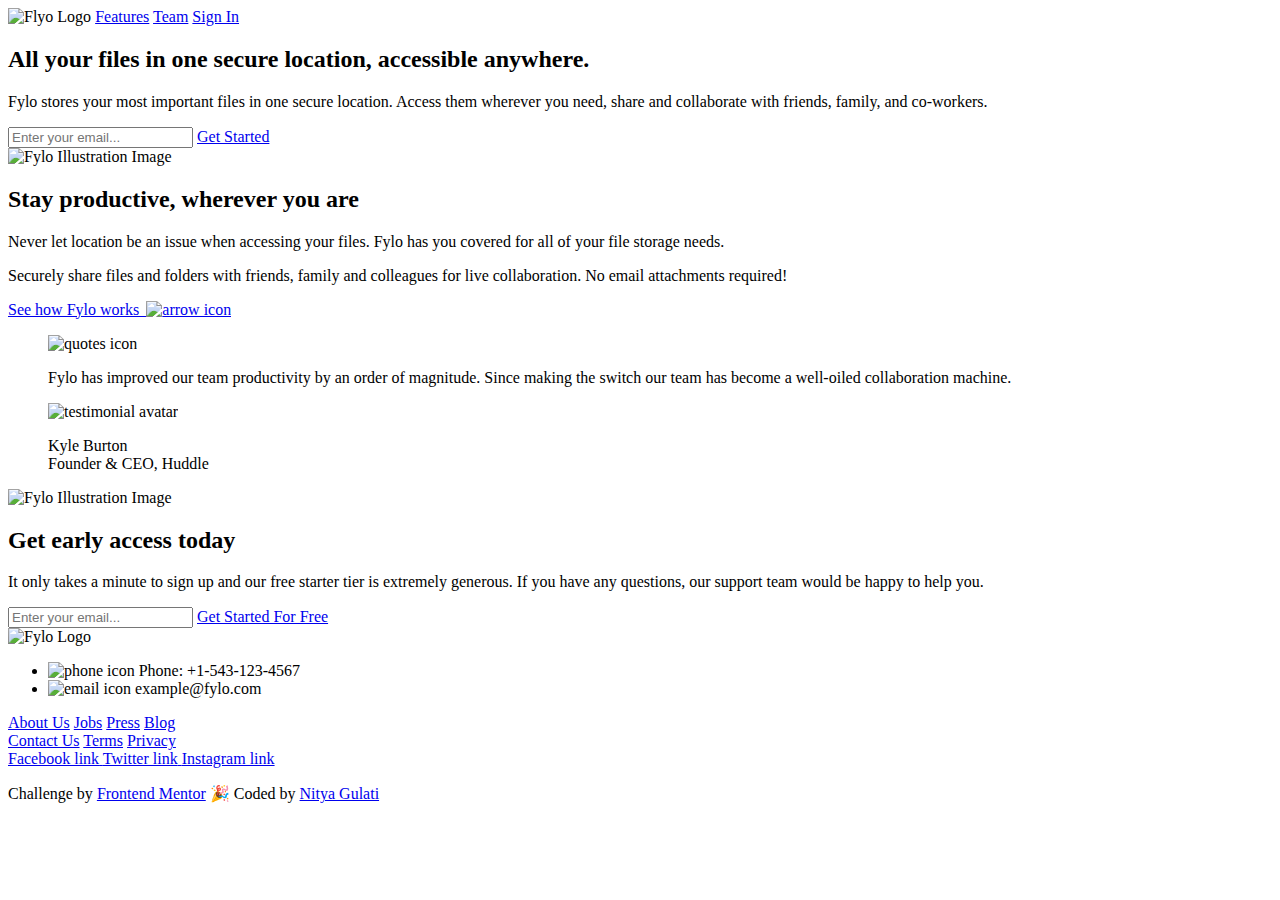
==== fylo-two-column-master/fylo-two-column-home.html @ f7f13715 "Update fylo-two-column-home.html" ====
<!DOCTYPE html>
<html lang="en">

<head>
  <meta charset="UTF-8">
  <meta name="viewport" content="width=device-width, initial-scale=1.0">
  <link rel="icon" type="image/png" sizes="32x32" href="images/favicon-32x32.png">
  <link href="https://fonts.googleapis.com/css?family=Open+Sans:400,700" rel="stylesheet">
  <link href="https://fonts.googleapis.com/css?family=Raleway:400,700" rel="stylesheet">
  <link rel="stylesheet" href="https://use.fontawesome.com/releases/v5.8.1/css/all.css" integrity="sha384-50oBUHEmvpQ+1lW4y57PTFmhCaXp0ML5d60M1M7uH2+nqUivzIebhndOJK28anvf" crossorigin="anonymous">
  <link rel="stylesheet" href="styles.css">
  <title>Fylo landing page with two column layout</title>
</head>

<body>
  <header class="site-header">
    <nav class="header-nav nav">
      <img class="header-logo" src="images/logo.svg" alt="Flyo Logo">
      <a class="header-nav__menu" href="#">Features</a>
      <a class="header-nav__menu" href="#">Team</a>
      <a class="header-nav__menu" href="#">Sign In</a>
    </nav>
  </header>

  <main class="main-content">
    <section class="main-content__section section-1">
      <section class="section-left">
        <h2 class="main-content__title bold">All your files in one secure
          location, accessible anywhere.</h2>
        <p class="main-content__text">Fylo stores your most important
          files in one secure location. Access them wherever you need, share and
          collaborate with friends, family, and co-workers.</p>
        <input class="main-content__email" type="text" name="email" placeholder="Enter your email..." aria-label="email">
        <a class="main-content__btn bold" href="#">Get Started</a>
      </section>
      <section class="section-right">
        <img class="main-content__img" src="images/illustration-1.svg" alt="Fylo Illustration Image">
      </section>
    </section>
    <section class="illustration-container">
    </section>
    <section class="main-content__section section-2">
      <section class="section-left">
        <h2 class="main-content__title bold">Stay productive, wherever you are</h2>
        <p class="main-content__text">Never let location be an issue when accessing your files. Fylo has you
          covered for all of your file storage needs.</p>
        <p class="main-content__text">Securely share files and folders with friends, family and colleagues for
          live collaboration. No email attachments required!</p>
        <a class="main-content__link inline nav" href="#">See how Fylo works&thinsp;
          <span class="arrow-icon"><img src="images/icon-arrow.svg" alt="arrow icon"></span>
        </a>
        <blockquote class="card inline" cite="#">
          <img class="card__icon inline" src="images/icon-quotes.svg" alt="quotes icon">
          <p class="card__text inline">Fylo has improved our team productivity by an order of magnitude. Since
            making the switch our team has become a well-oiled collaboration machine.</p>
          <div class="card__footer inline">
            <span><img class="card__footer__avatar inline" src="images/avatar-testimonial.jpg" alt="testimonial avatar">
              <p class="card__footer__attr inline"><span class="bold">Kyle Burton</span><br>Founder & CEO, Huddle</p>
            </span>
          </div>
        </blockquote>
      </section>
      <section class="section-right">
        <img class="main-content__img" src="images/illustration-2.svg" alt="Fylo Illustration Image">
      </section>
    </section>
    <section class="main-content__section section-3">
      <section class="section-left">
        <h2 class="main-content__title bold">Get early access today</h2>
        <p class="main-content__text">It only takes a minute to sign up and our free starter tier is extremely generous.
          If you have any questions, our support team would be happy to help you.</p>
      </section>
      <section class="section-right">
        <input class="main-content__email" type="text" name="email" placeholder="Enter your email..." aria-label="email">
        <a class="main-content__btn bold" href="#">Get Started For Free</a>
      </section>
    </section>
  </main>

  <footer class="site-footer">
    <img class="footer-logo" src="images/logo.svg" alt="Fylo Logo">
    <section class="footer-main">
      <ul class="contact-info">
        <li class="contact-info__item">
          <img class="contact-icon" src="images/icon-phone.svg" alt="phone icon">
          Phone: +1-543-123-4567</li>
        <li class="contact-info__item">
          <img class="contact-icon" src="images/icon-email.svg" alt="email icon">
          example@fylo.com</li>
      </ul>
      <nav class="footer-nav nav nav1">
        <a class="footer-nav__menu" href="#">About Us</a>
        <a class="footer-nav__menu" href="#">Jobs</a>
        <a class="footer-nav__menu" href="#">Press</a>
        <a class="footer-nav__menu" href="#">Blog</a>
      </nav>
      <nav class="footer-nav nav nav2">
        <a class="footer-nav__menu" href="#">Contact Us</a>
        <a class="footer-nav__menu" href="#">Terms</a>
        <a class="footer-nav__menu" href="#">Privacy</a>
      </nav>
      <div class="social-menu">
        <a class="social-menu__link" href="https://www.facebook.com/" target="_blank">
          <span class="sr-only">Facebook link</span>
          <i class="fab fa-facebook-f"></i>
        </a>
        <a class="social-menu__link" href="https://www.twitter.com/" target="_blank">
          <span class="sr-only">Twitter link</span>
          <i class="fab fa-twitter"></i>
        </a>
        <a class="social-menu__link" href="https://www.instagram.com/" target="_blank">
          <span class="sr-only">Instagram link</span>
          <i class="fab fa-instagram"></i>
        </a>
      </div>
    </section>
    <p class="attribution">
      Challenge by <a class="attribution__link" href="https://www.frontendmentor.io?ref=challenge" target="_blank">Frontend Mentor</a>
      🎉 Coded by <a class="attribution__link" target="_blank" href="https://nityagulati.github.io">Nitya Gulati</a>
    </p>
  </footer>
</body>

</html>
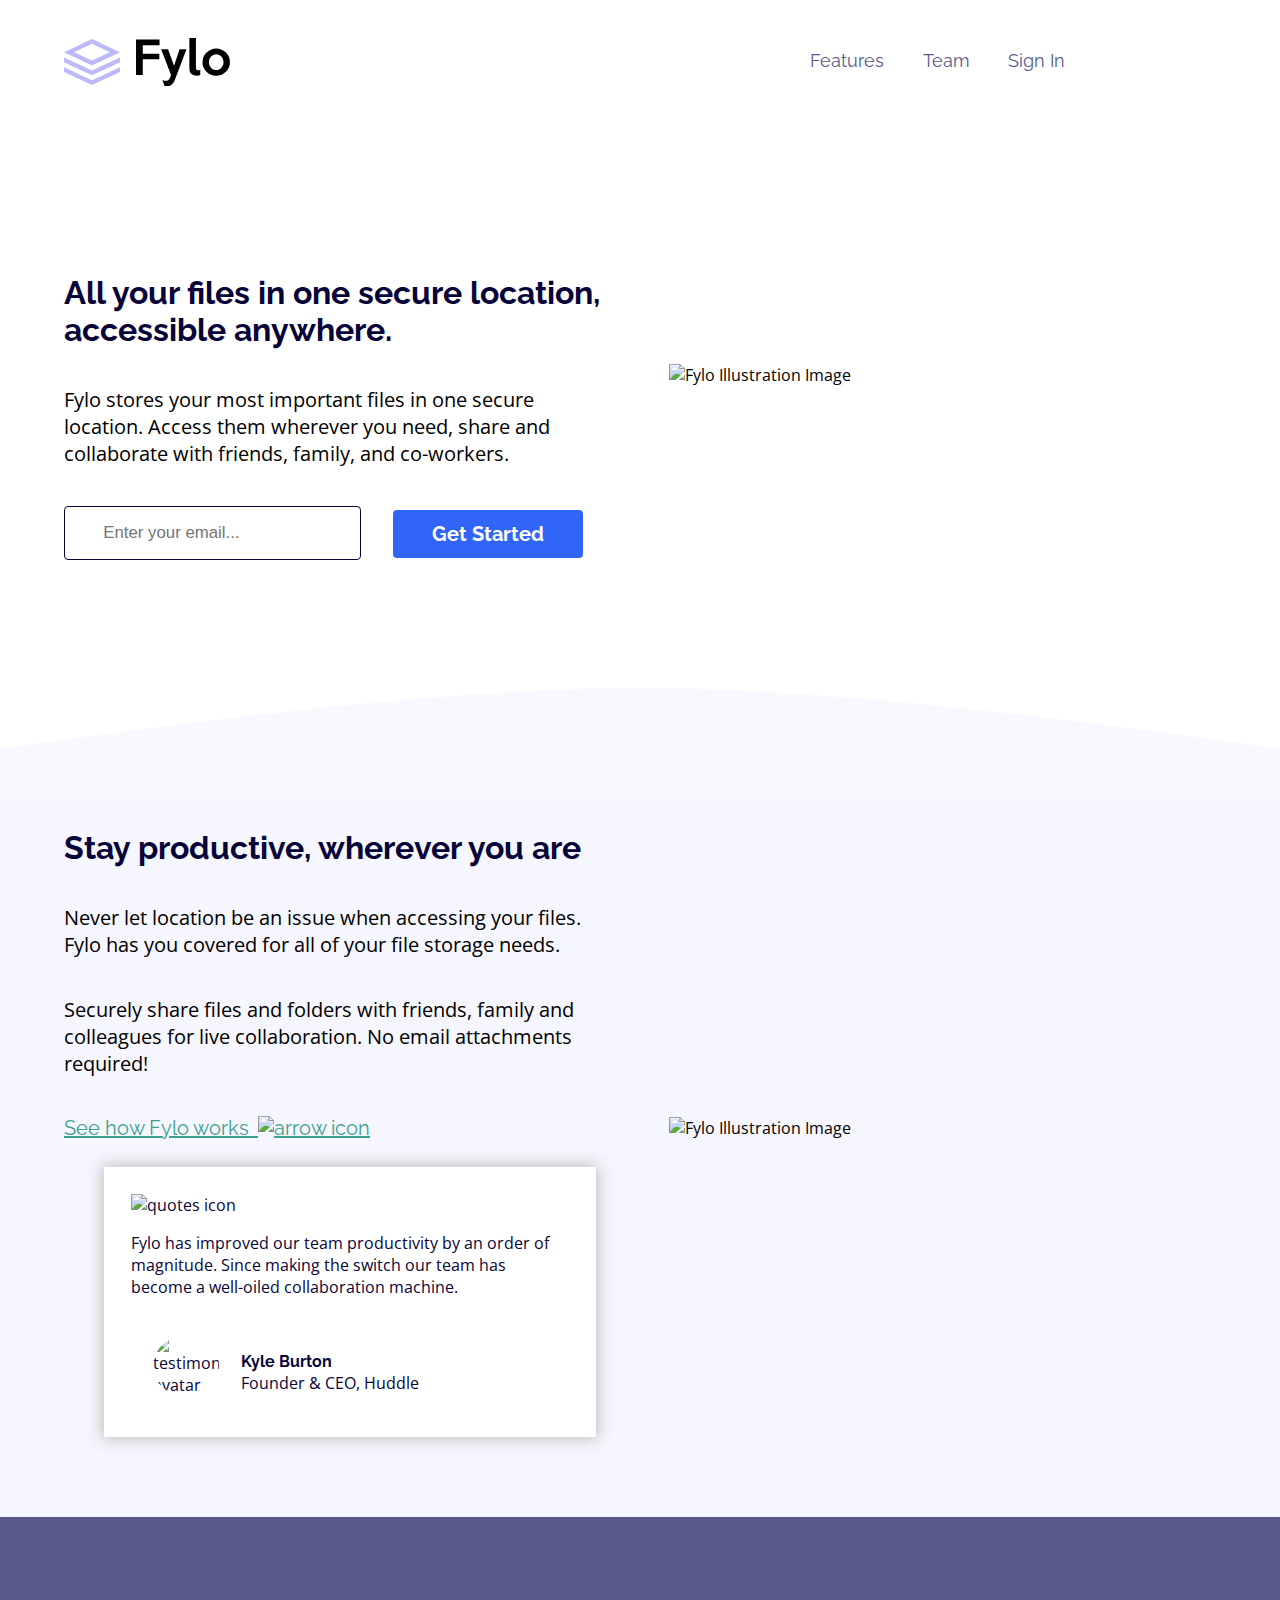
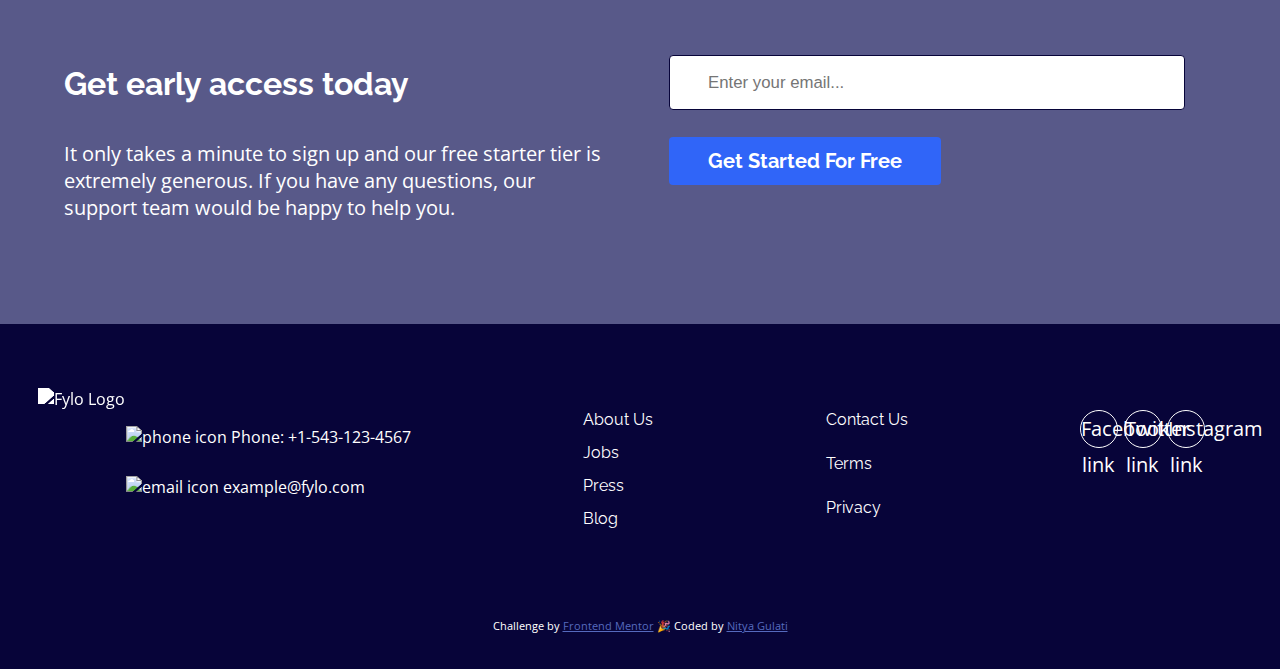
==== commit e0b54fde: "Update fylo-two-column-home.html" ====
--- a/fylo-two-column-master/fylo-two-column-home.html
+++ b/fylo-two-column-master/fylo-two-column-home.html
@@ -8,14 +8,14 @@
   <link href="https://fonts.googleapis.com/css?family=Open+Sans:400,700" rel="stylesheet">
   <link href="https://fonts.googleapis.com/css?family=Raleway:400,700" rel="stylesheet">
   <link rel="stylesheet" href="https://use.fontawesome.com/releases/v5.8.1/css/all.css" integrity="sha384-50oBUHEmvpQ+1lW4y57PTFmhCaXp0ML5d60M1M7uH2+nqUivzIebhndOJK28anvf" crossorigin="anonymous">
-  <link rel="stylesheet" href="styles.css">
+  <link rel="stylesheet" href="./assets/css/styles.css">
   <title>Fylo landing page with two column layout</title>
 </head>
 
 <body>
   <header class="site-header">
     <nav class="header-nav nav">
-      <img class="header-logo" src="images/logo.svg" alt="Flyo Logo">
+      <img class="header-logo" src="./assets/images/logo.svg" alt="Flyo Logo">
       <a class="header-nav__menu" href="#">Features</a>
       <a class="header-nav__menu" href="#">Team</a>
       <a class="header-nav__menu" href="#">Sign In</a>
--- a/fylo-two-column-master/assets/css/styles.css
+++ b/fylo-two-column-master/assets/css/styles.css
@@ -0,0 +1,229 @@
+/* Desktop/Laptop Layout - min-width: 1200px */
+/* Global Elements */
+a {  text-decoration: none; color: #fff; }
+
+body {
+  font-family: 'Open Sans', sans-serif;
+  font-weight: 400;
+  margin: 0;
+  padding: 0;
+  box-sizing: border-box;
+}
+
+ul {  list-style: none; }
+.bold {  font-family: 'Raleway', sans-serif; font-weight: 700; }
+.nav {  font-family: 'Raleway', sans-serif; }
+
+/* Header */
+.header-logo {  vertical-align: middle; padding-right: 50%; }
+
+.header-nav__menu {
+  color: hsl(238, 22%, 44%);
+  padding-right: 3%;
+  font-size: 1.1rem;
+}
+
+.header-nav__menu:hover {  color: hsl(243, 87%, 12%); }
+.site-header {  padding: 3% 5%; }
+
+/* Main Content */
+.illustration-container {
+  background-image: url('../images/bg-curve-desktop.svg');
+  background-repeat: no-repeat;
+  background-position: center top;
+  height: 114px;
+  width: 100%;
+  margin: 0;
+  margin-top: 5%;
+  padding: 0;
+}
+
+.main-content__btn {
+  width: 50%;
+  background: hsl(224, 93%, 58%);
+  border: 1px solid transparent;
+  border-radius: 4px;
+  padding: 2% 7%;
+  vertical-align: middle;
+  font-size: 1.25rem;
+}
+
+.main-content__btn:hover {
+  background: hsl(224, 93%, 38%);
+}
+
+.main-content__email {
+  width: 40%;
+  border: 1px solid hsl(243, 87%, 12%);
+  border-radius: 4px;
+  padding: 3% 7%;
+  margin-right: 5%;
+  font-size: 1.05rem;
+}
+
+.main-content__img {  width: 100%; }
+
+.main-content__link {
+  color: hsl(170, 45%, 43%);
+  text-decoration: underline;
+  font-size: 1.25rem;
+}
+
+.main-content__link:hover {  color: hsl(170, 45%, 23%); }
+
+.main-content__section {
+  display: flex;
+  align-items: center;
+  justify-content: space-between;
+  padding: 5%;
+}
+
+.main-content__text {  font-size: 1.25rem; margin: 7% 0; }
+.main-content__title {  font-size: 2rem; color: hsl(243, 87%, 12%); }
+.section-2 {  background-color: hsl(240, 75%, 98%); padding-top: 0; }
+.section-2 .section-left {  padding-top: 0; margin-top: 0; }
+.section-3 {  background-color: hsl(238, 22%, 44%); color: #fff; }
+.section-3 .main-content__btn {  display: inline-block; width: fit-content; }
+
+.section-3 .main-content__email {
+  display: inline-block;
+  width: 80%;
+  margin: auto;
+  margin-bottom: 5%;
+}
+
+.section-3 .main-content__title {  color: #fff; }
+.section-left {  flex: 1; margin-right: 5%; margin-top: 5%; }
+.section-right {  flex: 1; }
+
+/* Testimonial Card */
+.card {
+  width: 80%;
+  text-align: left;
+  background-color: #fff;
+  color: hsl(243, 87%, 12%);
+  margin-top: 5%;
+  padding: 5%;
+  box-shadow: 0 0 15px 2px hsl(0, 0%, 75%);
+}
+
+.card__footer {  width: 100%; }
+.card__footer__attr {  padding-top: 8%; }
+
+.card__footer__avatar {
+  float: left;
+  width: 15%;
+  border-radius: 50%;
+  padding: 5%;
+}
+
+/* Footer */
+.attribution {
+  text-align: center;
+  padding-top: 5%;
+  padding-bottom: 2%;
+  font-size: 11px;
+}
+
+.attribution__link {  color: hsl(228, 45%, 54%); text-decoration: underline; }
+.contact-info__item {  padding-bottom: 10%; }
+
+.footer-logo {
+  padding: 5% 3% 0;
+  -webkit-filter: brightness(0) invert(1);
+  filter: brightness(0) invert(1);
+}
+
+.footer-main {  display: flex; justify-content: space-around; }
+.footer-nav {  display: grid; }
+.footer-nav__menu {  padding-bottom: 8%; }
+
+.site-footer {
+  background-color: hsl(243, 87%, 12%);
+  color: #fff;
+  overflow: hidden;
+}
+
+.social-menu {
+  display: grid;
+  grid-template-columns: repeat(3, 1fr);
+  grid-column-gap: 5%;
+}
+
+.social-menu__link {
+  border: 1px solid #fff;
+  border-radius: 50%;
+  font-size: 1.25rem;
+  width: 2.25rem;
+  height: 2.25rem;
+  line-height: 2.25rem;
+  text-align: center;
+  display: inline-block;
+}
+
+/* Responsive layout - scaled down */
+/* iPad Pro and similar screens */
+@media screen and (max-width: 1024px) {
+  .header-logo {  padding-right: 40%; }
+
+  .main-content__email {
+    display: inline-block;
+    margin: auto;
+    width: 80%;
+  }
+
+  .section-1 .main-content__btn {
+    display: inline-block;
+    margin-top: 5%;
+    width: 80%;
+    text-align: center;
+  }
+}
+
+/* iPad and similar screens */
+@media screen and (max-width: 768px) {
+  .card__footer__attr {  padding-top: 5%; }
+  .header-logo {  padding-right: 30%; }
+}
+
+/* iPhone and similar screens */
+@media screen and (max-width: 414px) {
+  .card {  margin: 8% auto; }
+  .footer-logo {  padding: 10%; }
+  .footer-main {  display: block; }
+  .footer-nav {  padding-left: 10%; }
+  .header-logo {  width: 30%; padding-right: 10%; }
+  .header-nav__menu {  font-size: 1rem; }
+
+  .illustration-container {
+    background-image: url('images/bg-curve-mobile.svg');
+    height: 53px;
+  }
+
+  .main-content {  text-align: center; }
+  .main-content__text {  font-size: 1rem; }
+  .main-content__title {  font-size: 1.75rem; line-height: 1.5; }
+  .main-content__section {  flex-direction: column-reverse; }
+  .nav1 {  padding-top: 5%; }
+  .nav2 {  padding-top: 8%; }
+  .section-1 {  margin-bottom: 20%; }
+  .section-2 .main-content__title {  font-size: 1.25rem; }
+  .section-3 {  flex-direction: column; }
+  .section-3 .section-right {  padding-top: 10%; padding-bottom: 10%; }
+  .section-left {  margin: 0; }
+  .section-right {  padding-top: 20%; }
+  .site-header {  padding: 5%; }
+  .social-menu {  display: block; padding: 5% 30% 2%; }
+  .social-menu__link {  margin-right: 5%; }
+}
+
+/* Galaxy S5 and similar screens */
+@media screen and (max-width: 360px) {
+  .header-nav__menu {  font-size: .9rem; }
+}
+
+/* iPhone 5/SE and similar screens */
+@media screen and (max-width: 320px) {
+  .header-nav__menu {  font-size: .8rem; }
+  .social-menu {  padding-left: 25%; padding-right: 25%; }
+}
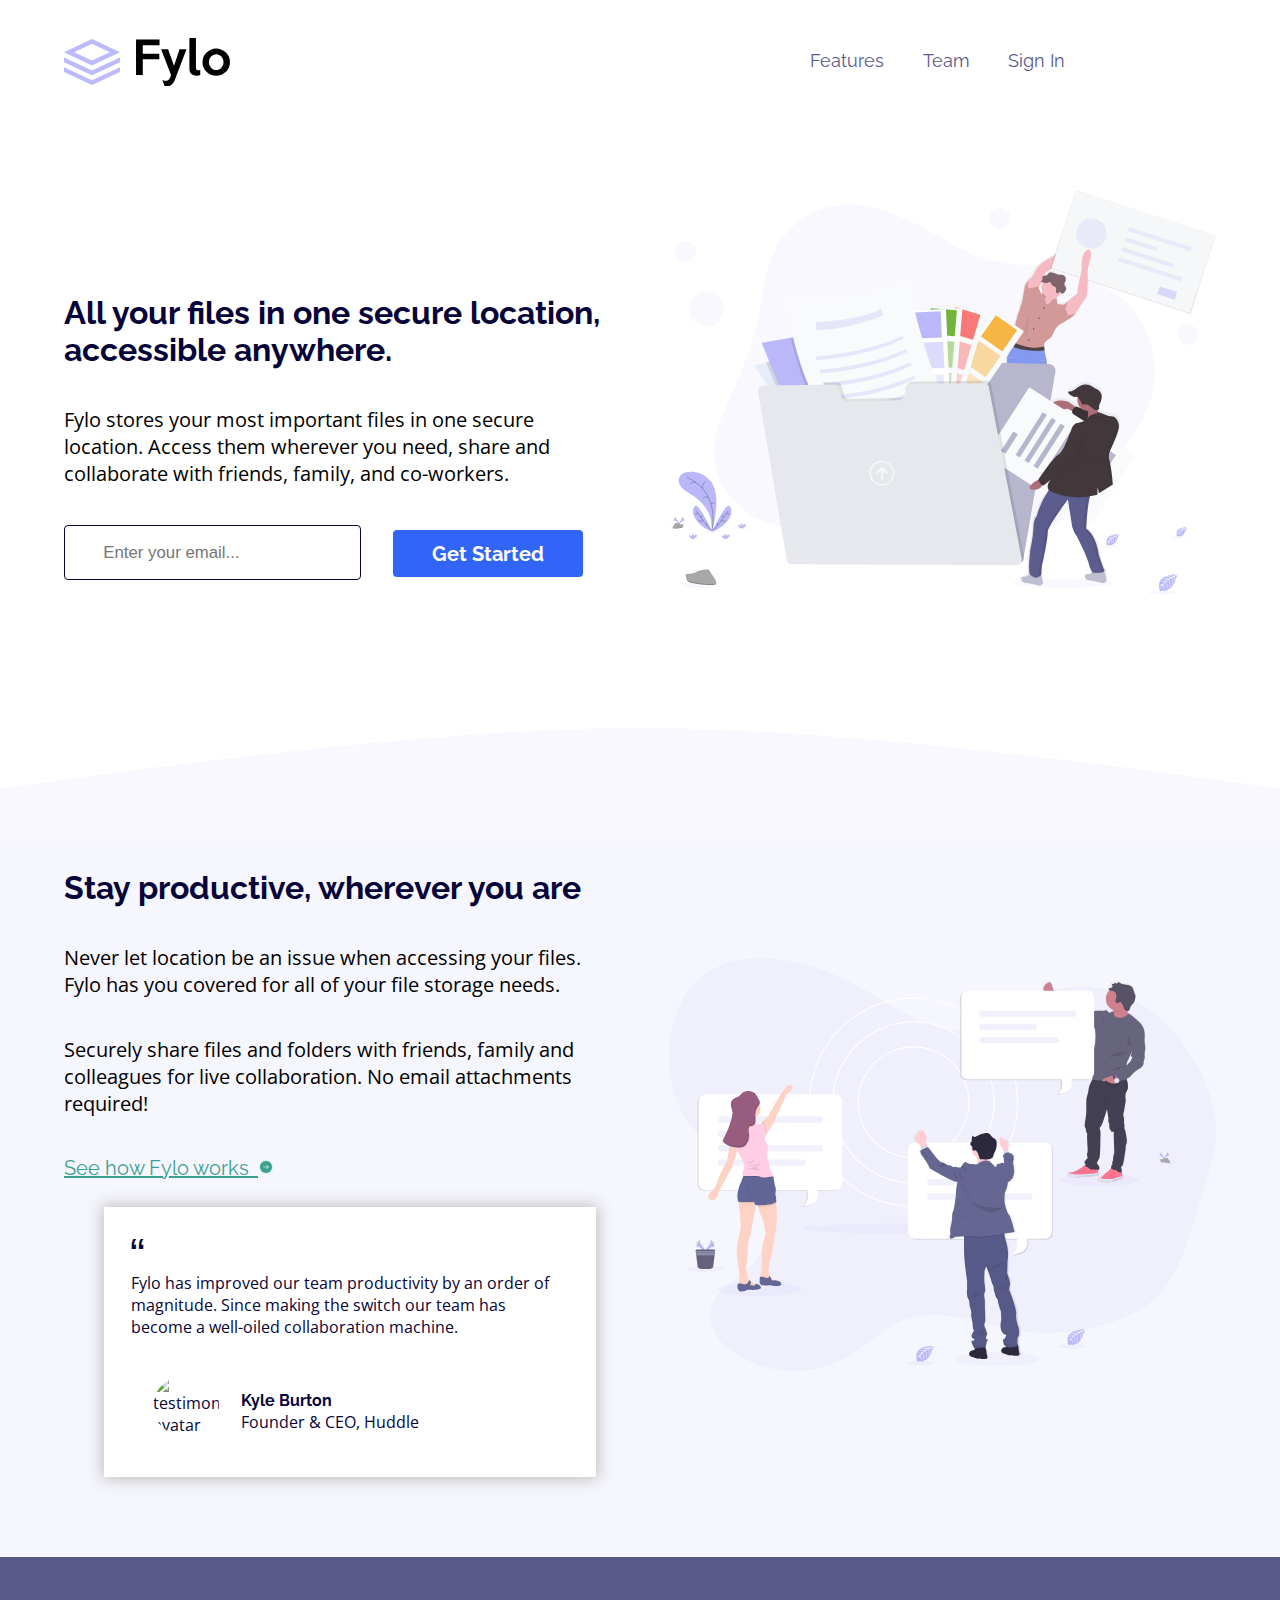
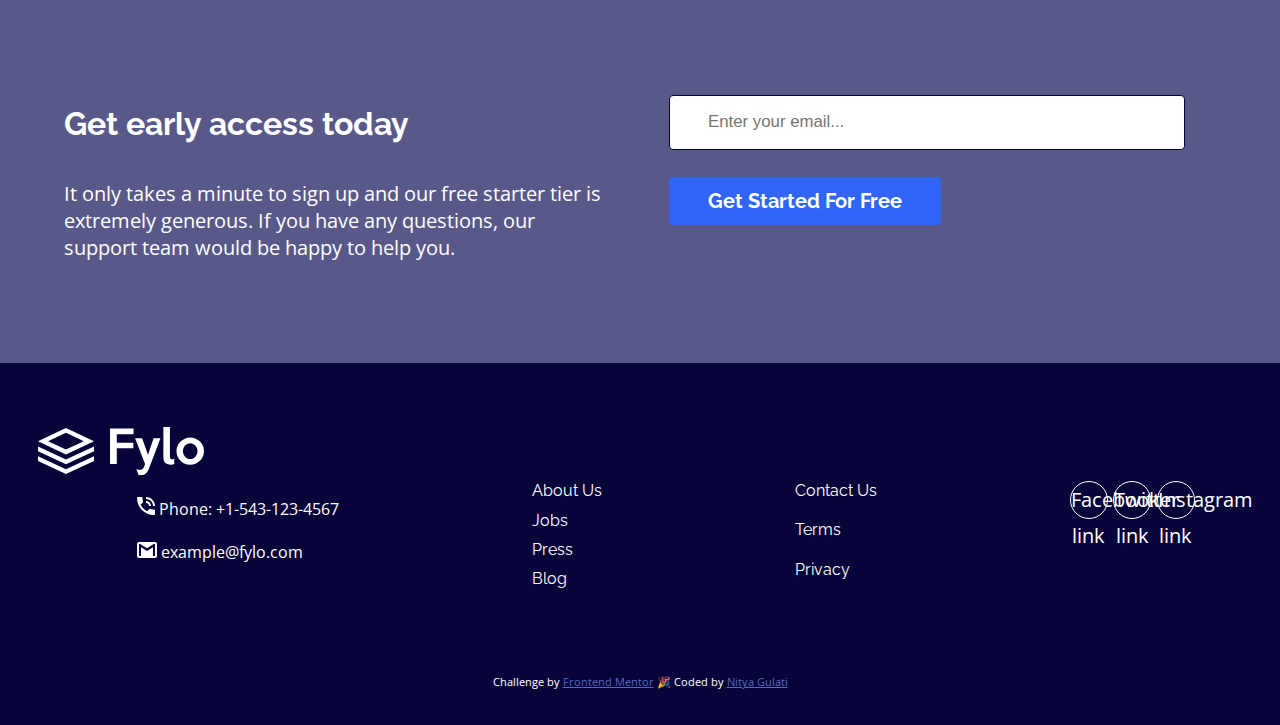
==== commit 5d915080: "Update fylo-two-column-home.html" ====
--- a/fylo-two-column-master/fylo-two-column-home.html
+++ b/fylo-two-column-master/fylo-two-column-home.html
@@ -34,7 +34,7 @@
         <a class="main-content__btn bold" href="#">Get Started</a>
       </section>
       <section class="section-right">
-        <img class="main-content__img" src="images/illustration-1.svg" alt="Fylo Illustration Image">
+        <img class="main-content__img" src="./assets/images/illustration-1.svg" alt="Fylo Illustration Image">
       </section>
     </section>
     <section class="illustration-container">
@@ -47,10 +47,10 @@
         <p class="main-content__text">Securely share files and folders with friends, family and colleagues for
           live collaboration. No email attachments required!</p>
         <a class="main-content__link inline nav" href="#">See how Fylo works&thinsp;
-          <span class="arrow-icon"><img src="images/icon-arrow.svg" alt="arrow icon"></span>
+          <span class="arrow-icon"><img src="./assets/images/icon-arrow.svg" alt="arrow icon"></span>
         </a>
         <blockquote class="card inline" cite="#">
-          <img class="card__icon inline" src="images/icon-quotes.svg" alt="quotes icon">
+          <img class="card__icon inline" src="./assets/images/icon-quotes.svg" alt="quotes icon">
           <p class="card__text inline">Fylo has improved our team productivity by an order of magnitude. Since
             making the switch our team has become a well-oiled collaboration machine.</p>
           <div class="card__footer inline">
@@ -61,7 +61,7 @@
         </blockquote>
       </section>
       <section class="section-right">
-        <img class="main-content__img" src="images/illustration-2.svg" alt="Fylo Illustration Image">
+        <img class="main-content__img" src="./assets/images/illustration-2.svg" alt="Fylo Illustration Image">
       </section>
     </section>
     <section class="main-content__section section-3">
@@ -78,14 +78,14 @@
   </main>
 
   <footer class="site-footer">
-    <img class="footer-logo" src="images/logo.svg" alt="Fylo Logo">
+    <img class="footer-logo" src="./assets/images/logo.svg" alt="Fylo Logo">
     <section class="footer-main">
       <ul class="contact-info">
         <li class="contact-info__item">
-          <img class="contact-icon" src="images/icon-phone.svg" alt="phone icon">
+          <img class="contact-icon" src="./assets/images/icon-phone.svg" alt="phone icon">
           Phone: +1-543-123-4567</li>
         <li class="contact-info__item">
-          <img class="contact-icon" src="images/icon-email.svg" alt="email icon">
+          <img class="contact-icon" src="./assets/images/icon-email.svg" alt="email icon">
           example@fylo.com</li>
       </ul>
       <nav class="footer-nav nav nav1">
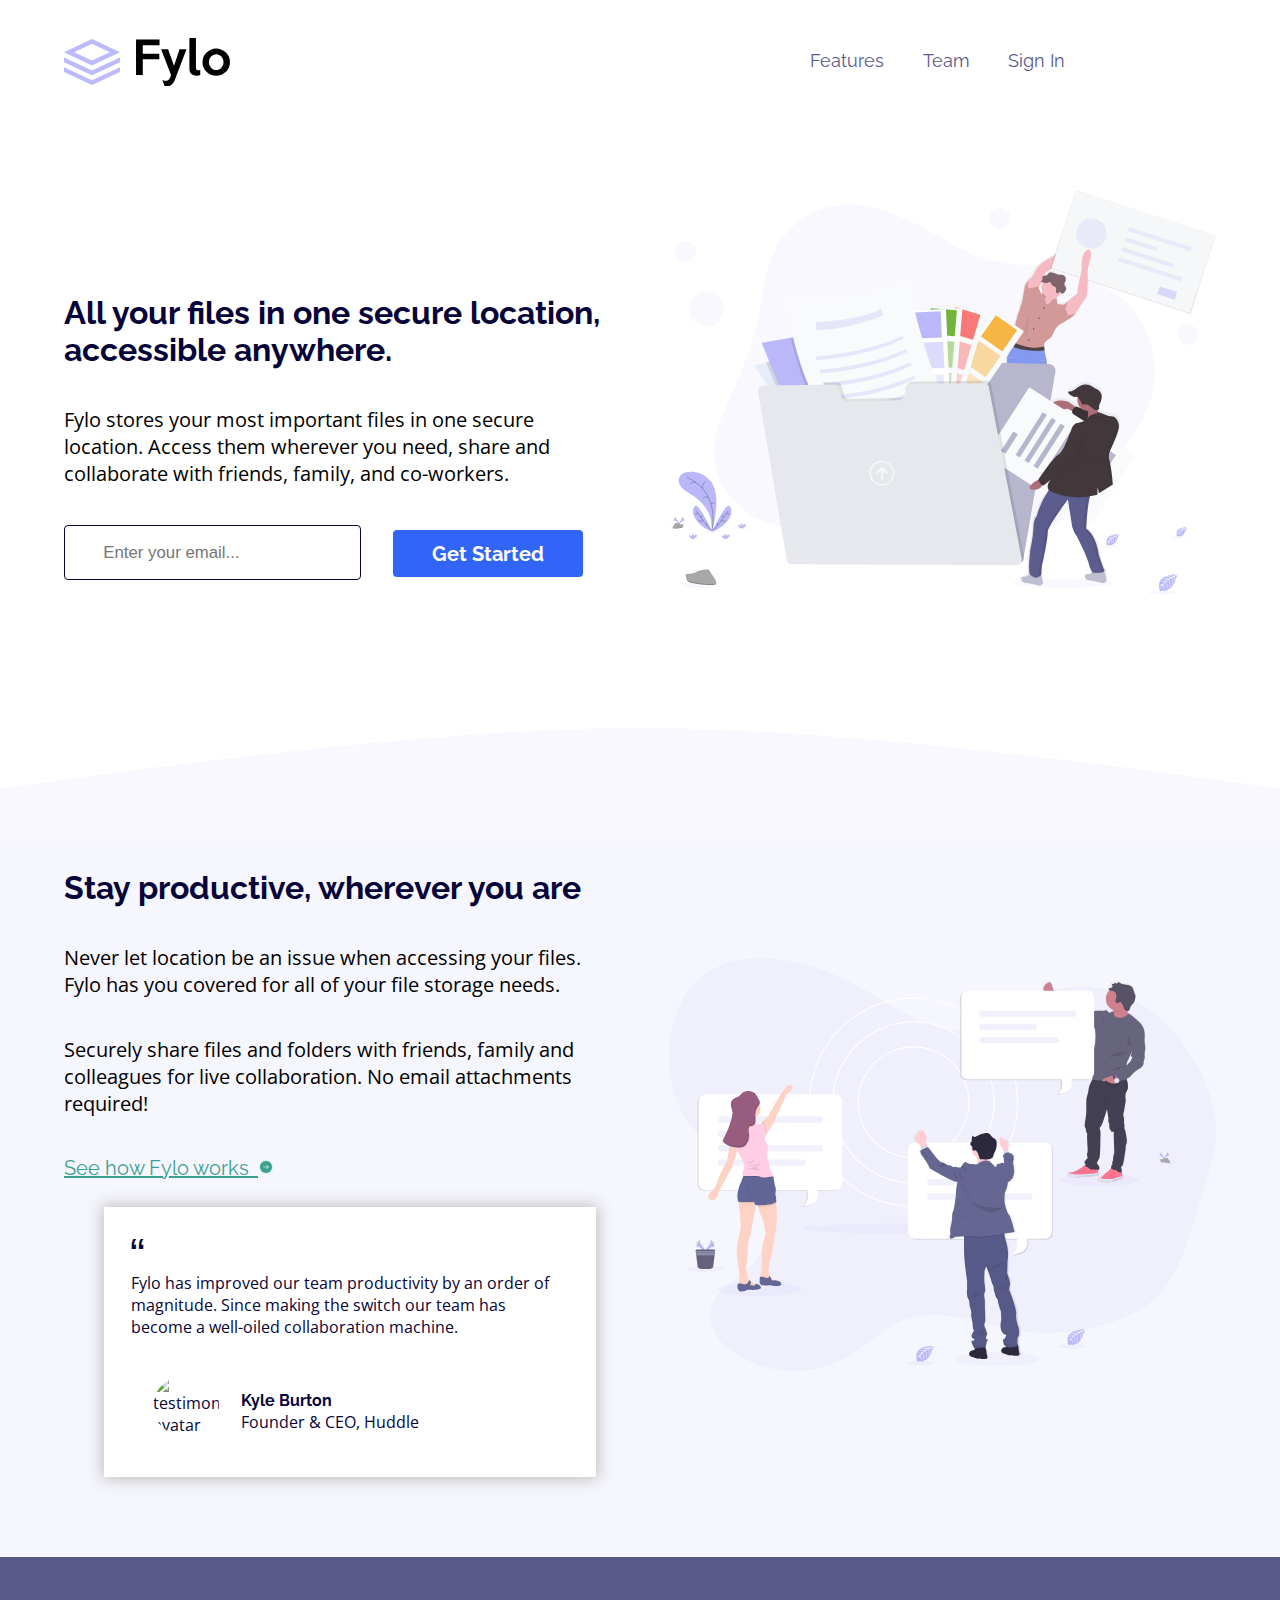
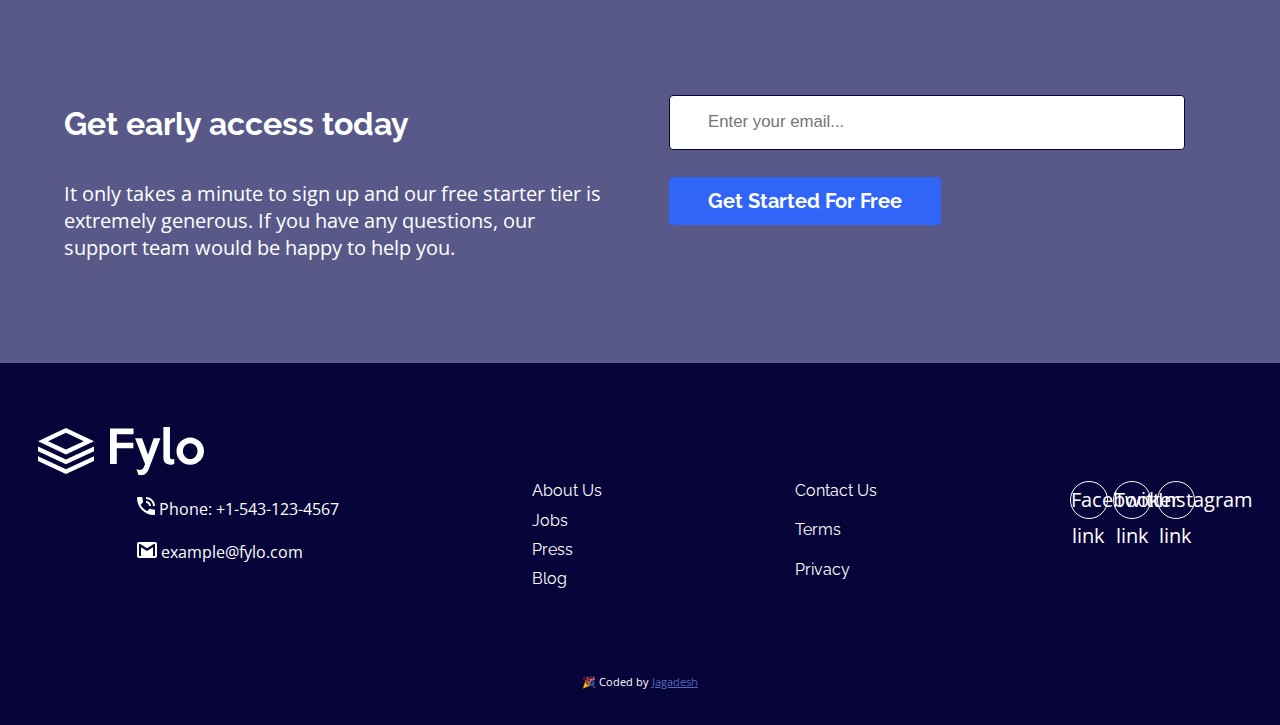
==== commit 67964a69: "Update fylo-two-column-home.html" ====
--- a/fylo-two-column-master/fylo-two-column-home.html
+++ b/fylo-two-column-master/fylo-two-column-home.html
@@ -1,124 +1,218 @@
 <!DOCTYPE html>
 <html lang="en">
+  <head>
+    <meta charset="UTF-8" />
+    <meta name="viewport" content="width=device-width, initial-scale=1.0" />
+    <link
+      rel="icon"
+      type="image/png"
+      sizes="32x32"
+      href="images/favicon-32x32.png"
+    />
+    <link
+      href="https://fonts.googleapis.com/css?family=Open+Sans:400,700"
+      rel="stylesheet"
+    />
+    <link
+      href="https://fonts.googleapis.com/css?family=Raleway:400,700"
+      rel="stylesheet"
+    />
+    <link
+      rel="stylesheet"
+      href="https://use.fontawesome.com/releases/v5.8.1/css/all.css"
+      integrity="sha384-50oBUHEmvpQ+1lW4y57PTFmhCaXp0ML5d60M1M7uH2+nqUivzIebhndOJK28anvf"
+      crossorigin="anonymous"
+    />
+    <link rel="stylesheet" href="./assets/css/styles.css" />
+    <title>Fylo landing page with two column layout</title>
+  </head>
 
-<head>
-  <meta charset="UTF-8">
-  <meta name="viewport" content="width=device-width, initial-scale=1.0">
-  <link rel="icon" type="image/png" sizes="32x32" href="images/favicon-32x32.png">
-  <link href="https://fonts.googleapis.com/css?family=Open+Sans:400,700" rel="stylesheet">
-  <link href="https://fonts.googleapis.com/css?family=Raleway:400,700" rel="stylesheet">
-  <link rel="stylesheet" href="https://use.fontawesome.com/releases/v5.8.1/css/all.css" integrity="sha384-50oBUHEmvpQ+1lW4y57PTFmhCaXp0ML5d60M1M7uH2+nqUivzIebhndOJK28anvf" crossorigin="anonymous">
-  <link rel="stylesheet" href="./assets/css/styles.css">
-  <title>Fylo landing page with two column layout</title>
-</head>
+  <body>
+    <header class="site-header">
+      <nav class="header-nav nav">
+        <img
+          class="header-logo"
+          src="./assets/images/logo.svg"
+          alt="Flyo Logo"
+        />
+        <a class="header-nav__menu" href="#">Features</a>
+        <a class="header-nav__menu" href="#">Team</a>
+        <a class="header-nav__menu" href="#">Sign In</a>
+      </nav>
+    </header>
 
-<body>
-  <header class="site-header">
-    <nav class="header-nav nav">
-      <img class="header-logo" src="./assets/images/logo.svg" alt="Flyo Logo">
-      <a class="header-nav__menu" href="#">Features</a>
-      <a class="header-nav__menu" href="#">Team</a>
-      <a class="header-nav__menu" href="#">Sign In</a>
-    </nav>
-  </header>
+    <main class="main-content">
+      <section class="main-content__section section-1">
+        <section class="section-left">
+          <h2 class="main-content__title bold">
+            All your files in one secure location, accessible anywhere.
+          </h2>
+          <p class="main-content__text">
+            Fylo stores your most important files in one secure location. Access
+            them wherever you need, share and collaborate with friends, family,
+            and co-workers.
+          </p>
+          <input
+            class="main-content__email"
+            type="text"
+            name="email"
+            placeholder="Enter your email..."
+            aria-label="email"
+          />
+          <a class="main-content__btn bold" href="#">Get Started</a>
+        </section>
+        <section class="section-right">
+          <img
+            class="main-content__img"
+            src="./assets/images/illustration-1.svg"
+            alt="Fylo Illustration Image"
+          />
+        </section>
+      </section>
+      <section class="illustration-container"></section>
+      <section class="main-content__section section-2">
+        <section class="section-left">
+          <h2 class="main-content__title bold">
+            Stay productive, wherever you are
+          </h2>
+          <p class="main-content__text">
+            Never let location be an issue when accessing your files. Fylo has
+            you covered for all of your file storage needs.
+          </p>
+          <p class="main-content__text">
+            Securely share files and folders with friends, family and colleagues
+            for live collaboration. No email attachments required!
+          </p>
+          <a class="main-content__link inline nav" href="#"
+            >See how Fylo works&thinsp;
+            <span class="arrow-icon"
+              ><img src="./assets/images/icon-arrow.svg" alt="arrow icon"
+            /></span>
+          </a>
+          <blockquote class="card inline" cite="#">
+            <img
+              class="card__icon inline"
+              src="./assets/images/icon-quotes.svg"
+              alt="quotes icon"
+            />
+            <p class="card__text inline">
+              Fylo has improved our team productivity by an order of magnitude.
+              Since making the switch our team has become a well-oiled
+              collaboration machine.
+            </p>
+            <div class="card__footer inline">
+              <span
+                ><img
+                  class="card__footer__avatar inline"
+                  src="images/avatar-testimonial.jpg"
+                  alt="testimonial avatar"
+                />
+                <p class="card__footer__attr inline">
+                  <span class="bold">Kyle Burton</span><br />Founder & CEO,
+                  Huddle
+                </p>
+              </span>
+            </div>
+          </blockquote>
+        </section>
+        <section class="section-right">
+          <img
+            class="main-content__img"
+            src="./assets/images/illustration-2.svg"
+            alt="Fylo Illustration Image"
+          />
+        </section>
+      </section>
+      <section class="main-content__section section-3">
+        <section class="section-left">
+          <h2 class="main-content__title bold">Get early access today</h2>
+          <p class="main-content__text">
+            It only takes a minute to sign up and our free starter tier is
+            extremely generous. If you have any questions, our support team
+            would be happy to help you.
+          </p>
+        </section>
+        <section class="section-right">
+          <input
+            class="main-content__email"
+            type="text"
+            name="email"
+            placeholder="Enter your email..."
+            aria-label="email"
+          />
+          <a class="main-content__btn bold" href="#">Get Started For Free</a>
+        </section>
+      </section>
+    </main>
 
-  <main class="main-content">
-    <section class="main-content__section section-1">
-      <section class="section-left">
-        <h2 class="main-content__title bold">All your files in one secure
-          location, accessible anywhere.</h2>
-        <p class="main-content__text">Fylo stores your most important
-          files in one secure location. Access them wherever you need, share and
-          collaborate with friends, family, and co-workers.</p>
-        <input class="main-content__email" type="text" name="email" placeholder="Enter your email..." aria-label="email">
-        <a class="main-content__btn bold" href="#">Get Started</a>
-      </section>
-      <section class="section-right">
-        <img class="main-content__img" src="./assets/images/illustration-1.svg" alt="Fylo Illustration Image">
-      </section>
-    </section>
-    <section class="illustration-container">
-    </section>
-    <section class="main-content__section section-2">
-      <section class="section-left">
-        <h2 class="main-content__title bold">Stay productive, wherever you are</h2>
-        <p class="main-content__text">Never let location be an issue when accessing your files. Fylo has you
-          covered for all of your file storage needs.</p>
-        <p class="main-content__text">Securely share files and folders with friends, family and colleagues for
-          live collaboration. No email attachments required!</p>
-        <a class="main-content__link inline nav" href="#">See how Fylo works&thinsp;
-          <span class="arrow-icon"><img src="./assets/images/icon-arrow.svg" alt="arrow icon"></span>
-        </a>
-        <blockquote class="card inline" cite="#">
-          <img class="card__icon inline" src="./assets/images/icon-quotes.svg" alt="quotes icon">
-          <p class="card__text inline">Fylo has improved our team productivity by an order of magnitude. Since
-            making the switch our team has become a well-oiled collaboration machine.</p>
-          <div class="card__footer inline">
-            <span><img class="card__footer__avatar inline" src="images/avatar-testimonial.jpg" alt="testimonial avatar">
-              <p class="card__footer__attr inline"><span class="bold">Kyle Burton</span><br>Founder & CEO, Huddle</p>
-            </span>
-          </div>
-        </blockquote>
-      </section>
-      <section class="section-right">
-        <img class="main-content__img" src="./assets/images/illustration-2.svg" alt="Fylo Illustration Image">
-      </section>
-    </section>
-    <section class="main-content__section section-3">
-      <section class="section-left">
-        <h2 class="main-content__title bold">Get early access today</h2>
-        <p class="main-content__text">It only takes a minute to sign up and our free starter tier is extremely generous.
-          If you have any questions, our support team would be happy to help you.</p>
-      </section>
-      <section class="section-right">
-        <input class="main-content__email" type="text" name="email" placeholder="Enter your email..." aria-label="email">
-        <a class="main-content__btn bold" href="#">Get Started For Free</a>
-      </section>
-    </section>
-  </main>
-
-  <footer class="site-footer">
-    <img class="footer-logo" src="./assets/images/logo.svg" alt="Fylo Logo">
-    <section class="footer-main">
-      <ul class="contact-info">
-        <li class="contact-info__item">
-          <img class="contact-icon" src="./assets/images/icon-phone.svg" alt="phone icon">
-          Phone: +1-543-123-4567</li>
-        <li class="contact-info__item">
-          <img class="contact-icon" src="./assets/images/icon-email.svg" alt="email icon">
-          example@fylo.com</li>
-      </ul>
-      <nav class="footer-nav nav nav1">
-        <a class="footer-nav__menu" href="#">About Us</a>
-        <a class="footer-nav__menu" href="#">Jobs</a>
-        <a class="footer-nav__menu" href="#">Press</a>
-        <a class="footer-nav__menu" href="#">Blog</a>
-      </nav>
-      <nav class="footer-nav nav nav2">
-        <a class="footer-nav__menu" href="#">Contact Us</a>
-        <a class="footer-nav__menu" href="#">Terms</a>
-        <a class="footer-nav__menu" href="#">Privacy</a>
-      </nav>
-      <div class="social-menu">
-        <a class="social-menu__link" href="https://www.facebook.com/" target="_blank">
-          <span class="sr-only">Facebook link</span>
-          <i class="fab fa-facebook-f"></i>
-        </a>
-        <a class="social-menu__link" href="https://www.twitter.com/" target="_blank">
-          <span class="sr-only">Twitter link</span>
-          <i class="fab fa-twitter"></i>
-        </a>
-        <a class="social-menu__link" href="https://www.instagram.com/" target="_blank">
-          <span class="sr-only">Instagram link</span>
-          <i class="fab fa-instagram"></i>
-        </a>
-      </div>
-    </section>
-    <p class="attribution">
-      Challenge by <a class="attribution__link" href="https://www.frontendmentor.io?ref=challenge" target="_blank">Frontend Mentor</a>
-      🎉 Coded by <a class="attribution__link" target="_blank" href="https://nityagulati.github.io">Nitya Gulati</a>
-    </p>
-  </footer>
-</body>
-
+    <footer class="site-footer">
+      <img class="footer-logo" src="./assets/images/logo.svg" alt="Fylo Logo" />
+      <section class="footer-main">
+        <ul class="contact-info">
+          <li class="contact-info__item">
+            <img
+              class="contact-icon"
+              src="./assets/images/icon-phone.svg"
+              alt="phone icon"
+            />
+            Phone: +1-543-123-4567
+          </li>
+          <li class="contact-info__item">
+            <img
+              class="contact-icon"
+              src="./assets/images/icon-email.svg"
+              alt="email icon"
+            />
+            example@fylo.com
+          </li>
+        </ul>
+        <nav class="footer-nav nav nav1">
+          <a class="footer-nav__menu" href="#">About Us</a>
+          <a class="footer-nav__menu" href="#">Jobs</a>
+          <a class="footer-nav__menu" href="#">Press</a>
+          <a class="footer-nav__menu" href="#">Blog</a>
+        </nav>
+        <nav class="footer-nav nav nav2">
+          <a class="footer-nav__menu" href="#">Contact Us</a>
+          <a class="footer-nav__menu" href="#">Terms</a>
+          <a class="footer-nav__menu" href="#">Privacy</a>
+        </nav>
+        <div class="social-menu">
+          <a
+            class="social-menu__link"
+            href="https://www.facebook.com/"
+            target="_blank"
+          >
+            <span class="sr-only">Facebook link</span>
+            <i class="fab fa-facebook-f"></i>
+          </a>
+          <a
+            class="social-menu__link"
+            href="https://www.twitter.com/"
+            target="_blank"
+          >
+            <span class="sr-only">Twitter link</span>
+            <i class="fab fa-twitter"></i>
+          </a>
+          <a
+            class="social-menu__link"
+            href="https://www.instagram.com/"
+            target="_blank"
+          >
+            <span class="sr-only">Instagram link</span>
+            <i class="fab fa-instagram"></i>
+          </a>
+        </div>
+      </section>
+      <p class="attribution">
+        🎉 Coded by
+        <a
+          class="attribution__link"
+          target="_blank"
+          href="https://jaga-.github.io"
+          >Jagadesh</a
+        >
+      </p>
+    </footer>
+  </body>
 </html>
